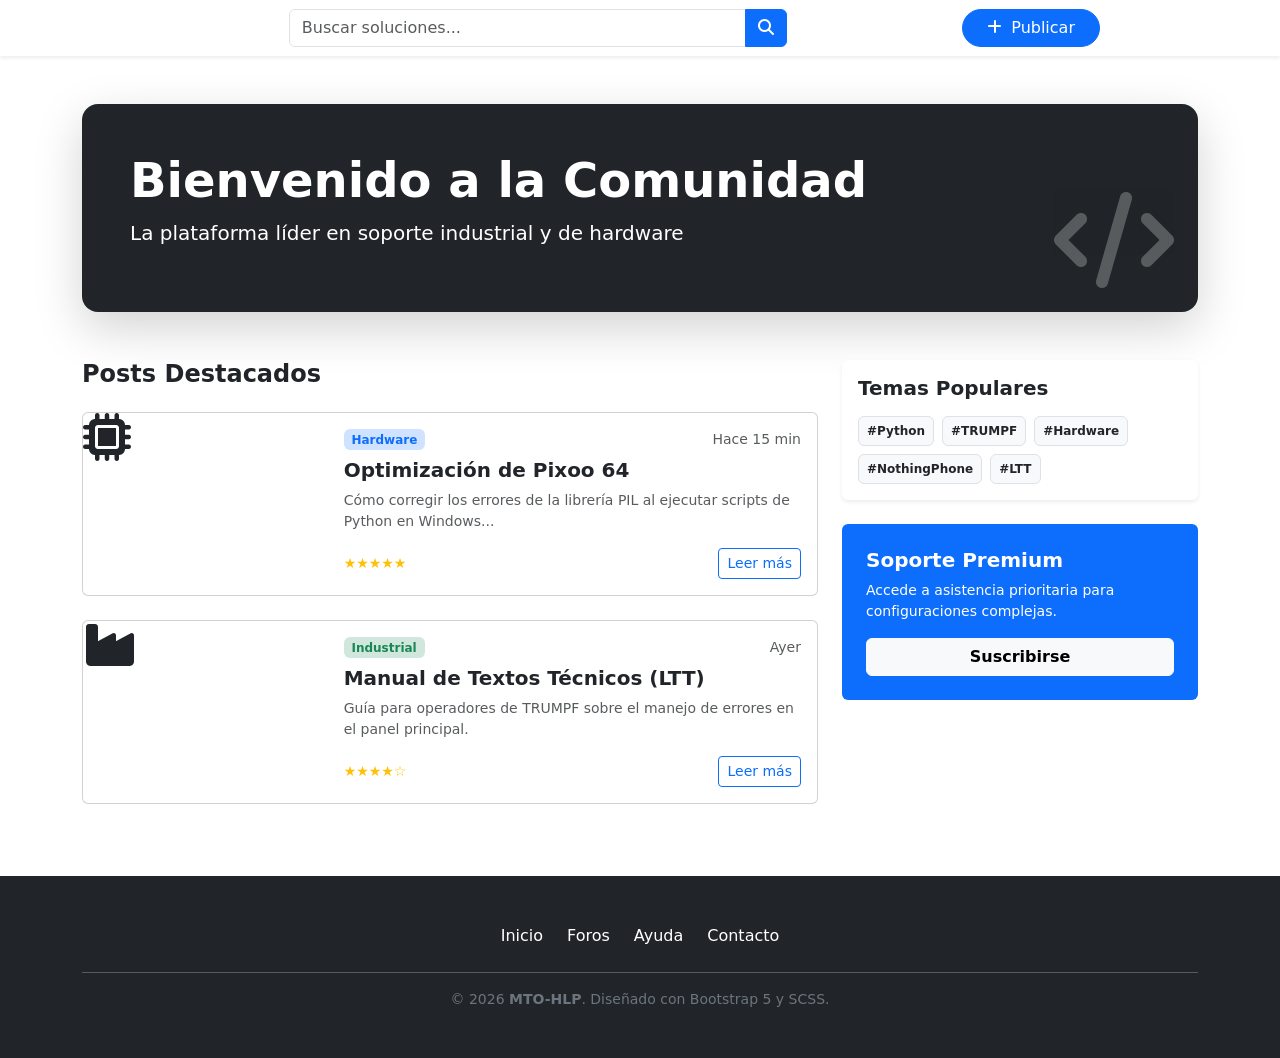
==== index.html @ fef72a7e "Initial commit: Estructur con Bootstrap 5 y SCSS" ====
<!DOCTYPE html>
<html lang="es">
<head>
    <meta charset="UTF-8">
    <meta name="viewport" content="width=device-width, initial-scale=1.0">
    <title>MTO-HLP | Comunidad y Soporte Técnico</title>

    <link href="https://fonts.googleapis.com/css2?family=Inter:wght@400;600;700&display=swap" rel="stylesheet">
    
    <link href="https://cdn.jsdelivr.net/npm/bootstrap@5.3.3/dist/css/bootstrap.min.css" rel="stylesheet">
    
    <link rel="stylesheet" href="https://cdnjs.cloudflare.com/ajax/libs/font-awesome/6.5.1/css/all.min.css">
    
    <link rel="stylesheet" href="./styles/style.css">
</head>
<body>

    <nav class="navbar navbar-expand-lg navbar-dark sticky-top shadow-sm">
        <div class="container">
            <a class="navbar-brand fw-bold" href="#">MTO-HLP</a>
            
            <button class="navbar-toggler" type="button" data-bs-toggle="collapse" data-bs-target="#navContent">
                <span class="navbar-toggler-icon"></span>
            </button>

            <div class="collapse navbar-collapse" id="navContent">
                <form class="d-flex mx-auto w-50 my-2 my-lg-0" role="search">
                    <div class="input-group">
                        <input class="form-control" type="search" placeholder="Buscar soluciones..." aria-label="Search">
                        <button class="btn btn-primary" type="submit">
                            <i class="fa-solid fa-magnifying-glass"></i>
                        </button>
                    </div>
                </form>

                <div class="navbar-nav ms-auto align-items-center gap-3">
                    <button class="btn btn-primary px-4 rounded-pill" data-bs-toggle="modal" data-bs-target="#modalPost">
                        <i class="fa-solid fa-plus me-1"></i> Publicar
                    </button>
                    <a href="#" class="nav-link" title="Notificaciones"><i class="fa-solid fa-bell"></i></a>
                    <a href="#" class="nav-link" title="Perfil"><i class="fa-solid fa-circle-user fa-lg"></i></a>
                </div>
            </div>
        </div>
    </nav>

    <main class="container py-5 main-container">
        
        <header class="row mb-5">
            <div class="col-12">
                <div class="p-5 bg-dark text-white rounded-4 shadow-lg position-relative overflow-hidden">
                    <div class="position-relative z-1">
                        <h1 class="display-5 fw-bold">Bienvenido a la Comunidad</h1>
                        <p class="lead">La plataforma líder en soporte industrial y de hardware</p>
                    </div>
                    <i class="fa-solid fa-code position-absolute end-0 bottom-0 m-4 opacity-25 fa-6x"></i>
                </div>
            </div>
        </header>

        <div class="row g-4">
            <section class="col-lg-8">
                <h2 class="h4 fw-bold mb-4 text-primary-dark">Posts Destacados</h2>

                <article class="post-card card mb-4">
                    <div class="row g-0">
                        <div class="col-md-4 image-placeholder-custom">
                            <i class="fa-solid fa-microchip fa-3x"></i>
                        </div>
                        <div class="col-md-8">
                            <div class="card-body">
                                <div class="d-flex justify-content-between mb-2">
                                    <span class="badge bg-primary-subtle text-primary">Hardware</span>
                                    <small class="text-muted">Hace 15 min</small>
                                </div>
                                <h5 class="fw-bold">Optimización de Pixoo 64</h5>
                                <p class="text-muted small">Cómo corregir los errores de la librería PIL al ejecutar scripts de Python en Windows...</p>
                                <div class="d-flex justify-content-between align-items-center mt-3">
                                    <span class="text-warning small">★★★★★</span>
                                    <a href="#" class="btn btn-outline-primary btn-sm">Leer más</a>
                                </div>
                            </div>
                        </div>
                    </div>
                </article>

                <article class="post-card card mb-4">
                    <div class="row g-0">
                        <div class="col-md-4 image-placeholder-custom">
                            <i class="fa-solid fa-industry fa-3x"></i>
                        </div>
                        <div class="col-md-8">
                            <div class="card-body">
                                <div class="d-flex justify-content-between mb-2">
                                    <span class="badge bg-success-subtle text-success">Industrial</span>
                                    <small class="text-muted">Ayer</small>
                                </div>
                                <h5 class="fw-bold">Manual de Textos Técnicos (LTT)</h5>
                                <p class="text-muted small">Guía para operadores de TRUMPF sobre el manejo de errores en el panel principal.</p>
                                <div class="d-flex justify-content-between align-items-center mt-3">
                                    <span class="text-warning small">★★★★☆</span>
                                    <a href="#" class="btn btn-outline-primary btn-sm">Leer más</a>
                                </div>
                            </div>
                        </div>
                    </div>
                </article>
            </section>

            <aside class="col-lg-4">
                <div class="card shadow-sm border-0 mb-4 p-3">
                    <h5 class="fw-bold mb-3">Temas Populares</h5>
                    <div class="d-flex flex-wrap gap-2">
                        <a href="#" class="badge bg-light text-dark border text-decoration-none p-2">#Python</a>
                        <a href="#" class="badge bg-light text-dark border text-decoration-none p-2">#TRUMPF</a>
                        <a href="#" class="badge bg-light text-dark border text-decoration-none p-2">#Hardware</a>
                        <a href="#" class="badge bg-light text-dark border text-decoration-none p-2">#NothingPhone</a>
                        <a href="#" class="badge bg-light text-dark border text-decoration-none p-2">#LTT</a>
                    </div>
                </div>

                <div class="card bg-primary text-white border-0 p-4">
                    <h5 class="fw-bold">Soporte Premium</h5>
                    <p class="small">Accede a asistencia prioritaria para configuraciones complejas.</p>
                    <button class="btn btn-light w-100 fw-bold">Suscribirse</button>
                </div>
            </aside>
        </div>
    </main>

    <footer class="bg-dark text-white py-5">
        <div class="container text-center">
            <div class="row mb-4">
                <div class="col-12 d-flex justify-content-center gap-4">
                    <a href="#" class="nav-link">Inicio</a>
                    <a href="#" class="nav-link">Foros</a>
                    <a href="#" class="nav-link">Ayuda</a>
                    <a href="#" class="nav-link">Contacto</a>
                </div>
            </div>
            <hr class="opacity-25">
            <p class="small text-secondary mb-0">© 2026 <strong>MTO-HLP</strong>. Diseñado con Bootstrap 5 y SCSS.</p>
        </div>
    </footer>

    <div class="modal fade" id="modalPost" tabindex="-1" aria-hidden="true">
        <div class="modal-dialog modal-dialog-centered">
            <div class="modal-content border-0 shadow-lg">
                <div class="modal-header bg-dark text-white border-0">
                    <h5 class="modal-title fw-bold">Crear Nuevo Post</h5>
                    <button type="button" class="btn-close btn-close-white" data-bs-dismiss="modal"></button>
                </div>
                <div class="modal-body p-4">
                    <form>
                        <div class="mb-3">
                            <label class="form-label fw-bold small">TÍTULO</label>
                            <input type="text" class="form-control border-2" required>
                        </div>
                        <div class="mb-3">
                            <label class="form-label fw-bold small">CATEGORÍA</label>
                            <select class="form-select border-2">
                                <option>Soporte Técnico</option>
                                <option>Desarrollo</option>
                                <option>Hardware</option>
                            </select>
                        </div>
                        <div class="mb-3">
                            <label class="form-label fw-bold small">MENSAJE</label>
                            <textarea class="form-control border-2" rows="4"></textarea>
                        </div>
                        <button type="submit" class="btn btn-primary w-100 py-2 fw-bold">PUBLICAR</button>
                    </form>
                </div>
            </div>
        </div>
    </div>

    <script src="https://cdn.jsdelivr.net/npm/bootstrap@5.3.3/dist/js/bootstrap.bundle.min.js"></script>
</body>
</html>
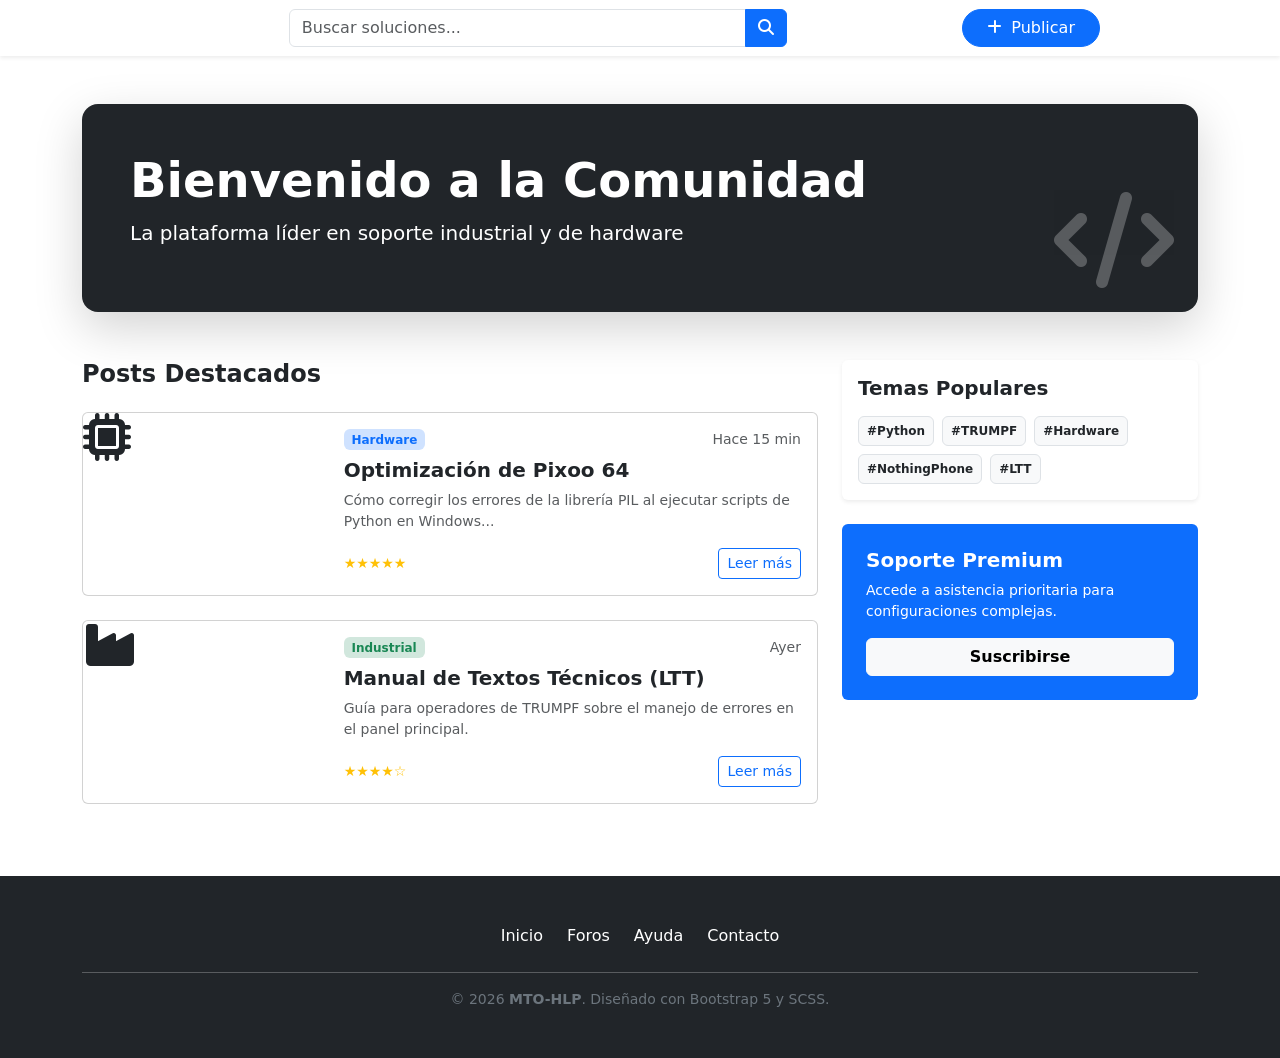
==== commit 69bb1564: "fix: centrado de icons" ====
--- a/index.html
+++ b/index.html
@@ -62,8 +62,8 @@
             <section class="col-lg-8">
                 <h2 class="h4 fw-bold mb-4 text-primary-dark">Posts Destacados</h2>
 
-                <article class="post-card card mb-4">
-                    <div class="row g-0">
+                <article class="post-card card mb-4 overflow-hidden">
+                    <div class="row g-0 align-items-stretch">
                         <div class="col-md-4 image-placeholder-custom">
                             <i class="fa-solid fa-microchip fa-3x"></i>
                         </div>
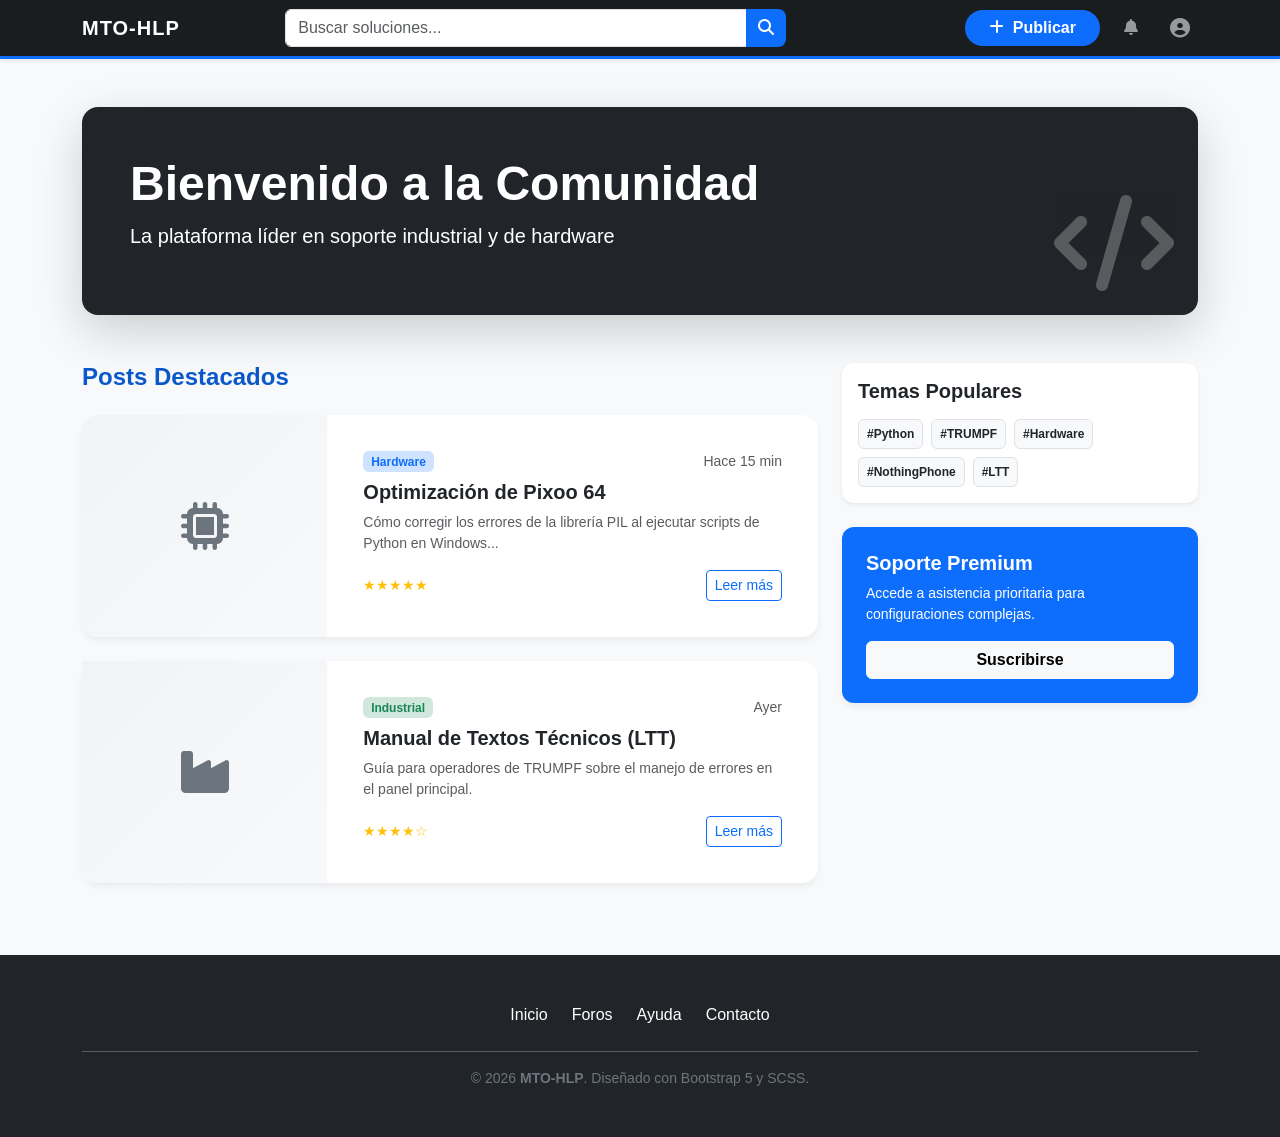
==== commit 8595baf4: "fie: nombre de carpeta  ligada en  hmtl" ====
--- a/index.html
+++ b/index.html
@@ -11,7 +11,7 @@
     
     <link rel="stylesheet" href="https://cdnjs.cloudflare.com/ajax/libs/font-awesome/6.5.1/css/all.min.css">
     
-    <link rel="stylesheet" href="./styles/style.css">
+    <link rel="stylesheet" href="./css/style.css">
 </head>
 <body>
 
--- a/css/style.css
+++ b/css/style.css
@@ -0,0 +1,139 @@
+/* ==========================================================================
+   MTO-HLP - Estilos Compilados (Basados en SCSS)
+   ========================================================================== */
+
+/* Importación de fuente profesional */
+@import url('https://fonts.googleapis.com/css2?family=Inter:wght@400;600;700&display=swap');
+
+/* ESTILOS GLOBALES */
+body {
+  font-family: 'Inter', sans-serif;
+  background-color: #f8f9fa;
+  color: #212529;
+  overflow-x: hidden;
+  margin: 0;
+}
+
+a {
+  text-decoration: none;
+  color: inherit;
+}
+
+/* CONTENEDOR CON ANIMACIÓN DE ENTRADA */
+.main-container {
+  animation: slideInUp 0.6s ease-out;
+}
+
+/* NAVBAR PERSONALIZADA */
+.navbar {
+  background-color: #1a1d20 !important;
+  border-bottom: 3px solid #0d6efd;
+}
+
+.navbar .navbar-brand {
+  letter-spacing: 1px;
+  transition: all 0.3s ease-in-out;
+}
+
+.navbar .navbar-brand:hover {
+  color: #73a9fe; /* Resultado de lighten($primary, 20%) */
+}
+
+.navbar .nav-link {
+  transition: all 0.3s cubic-bezier(0.4, 0, 0.2, 1);
+}
+
+.navbar .nav-link:hover {
+  transform: translateY(-2px);
+  color: #ffffff !important;
+}
+
+/* POST CARDS (Estructura Dinámica) */
+.post-card {
+  border-radius: 1rem;
+  background-color: #ffffff;
+  border: none;
+  box-shadow: 0 4px 6px rgba(0, 0, 0, 0.05);
+  transition: all 0.3s ease-in-out;
+}
+
+.post-card:hover {
+  transform: translateY(-5px);
+  box-shadow: 0 10px 20px rgba(0, 0, 0, 0.1);
+}
+
+.post-card .card-body {
+  padding: 2.25rem; /* Resultado de $spacer * 1.5 + margen adicional */
+}
+
+.post-card .image-placeholder-custom {
+  background: linear-gradient(135deg, #f1f3f5 0%, #f8f9fa 100%);
+  min-height: 180px;
+  display: flex;
+  justify-content: center;
+  align-items: center;
+}
+
+.post-card .image-placeholder-custom i {
+  transition: all 0.3s cubic-bezier(0.4, 0, 0.2, 1);
+  color: #6c757d;
+}
+
+.post-card:hover .image-placeholder-custom i {
+  transform: scale(1.2) rotate(5deg);
+  color: #0d6efd;
+}
+
+/* BOTONES PERSONALIZADOS */
+.btn-primary {
+  transition: all 0.3s cubic-bezier(0.4, 0, 0.2, 1);
+  border-radius: 0.5rem;
+  font-weight: 600;
+  background-color: #0d6efd;
+  border: none;
+}
+
+.btn-primary:hover {
+  transform: scale(1.05);
+  filter: brightness(1.1);
+  background-color: #0d6efd;
+}
+
+/* UTILIDADES (Generadas con operadores SCSS) */
+.text-primary-dark {
+  color: #0a58ca; /* Resultado de darken($primary, 15%) */
+}
+
+.margin-custom {
+  margin: 2rem; /* Resultado de $spacer * 2 */
+}
+
+/* KEYFRAMES PARA ANIMACIONES */
+@keyframes slideInUp {
+  from {
+    transform: translateY(30px);
+    opacity: 0;
+  }
+  to {
+    transform: translateY(0);
+    opacity: 1;
+  }
+}
+
+/* AJUSTES PARA SIDEBAR STICKY */
+aside .card {
+  border-radius: 0.75rem;
+  border: none;
+  box-shadow: 0 4px 6px rgba(0, 0, 0, 0.05);
+}
+
+.list-group-item {
+  border-color: #f1f3f5;
+  padding: 1rem;
+  transition: background-color 0.2s;
+}
+
+.list-group-item:hover {
+  background-color: #f8f9fa;
+}
+
